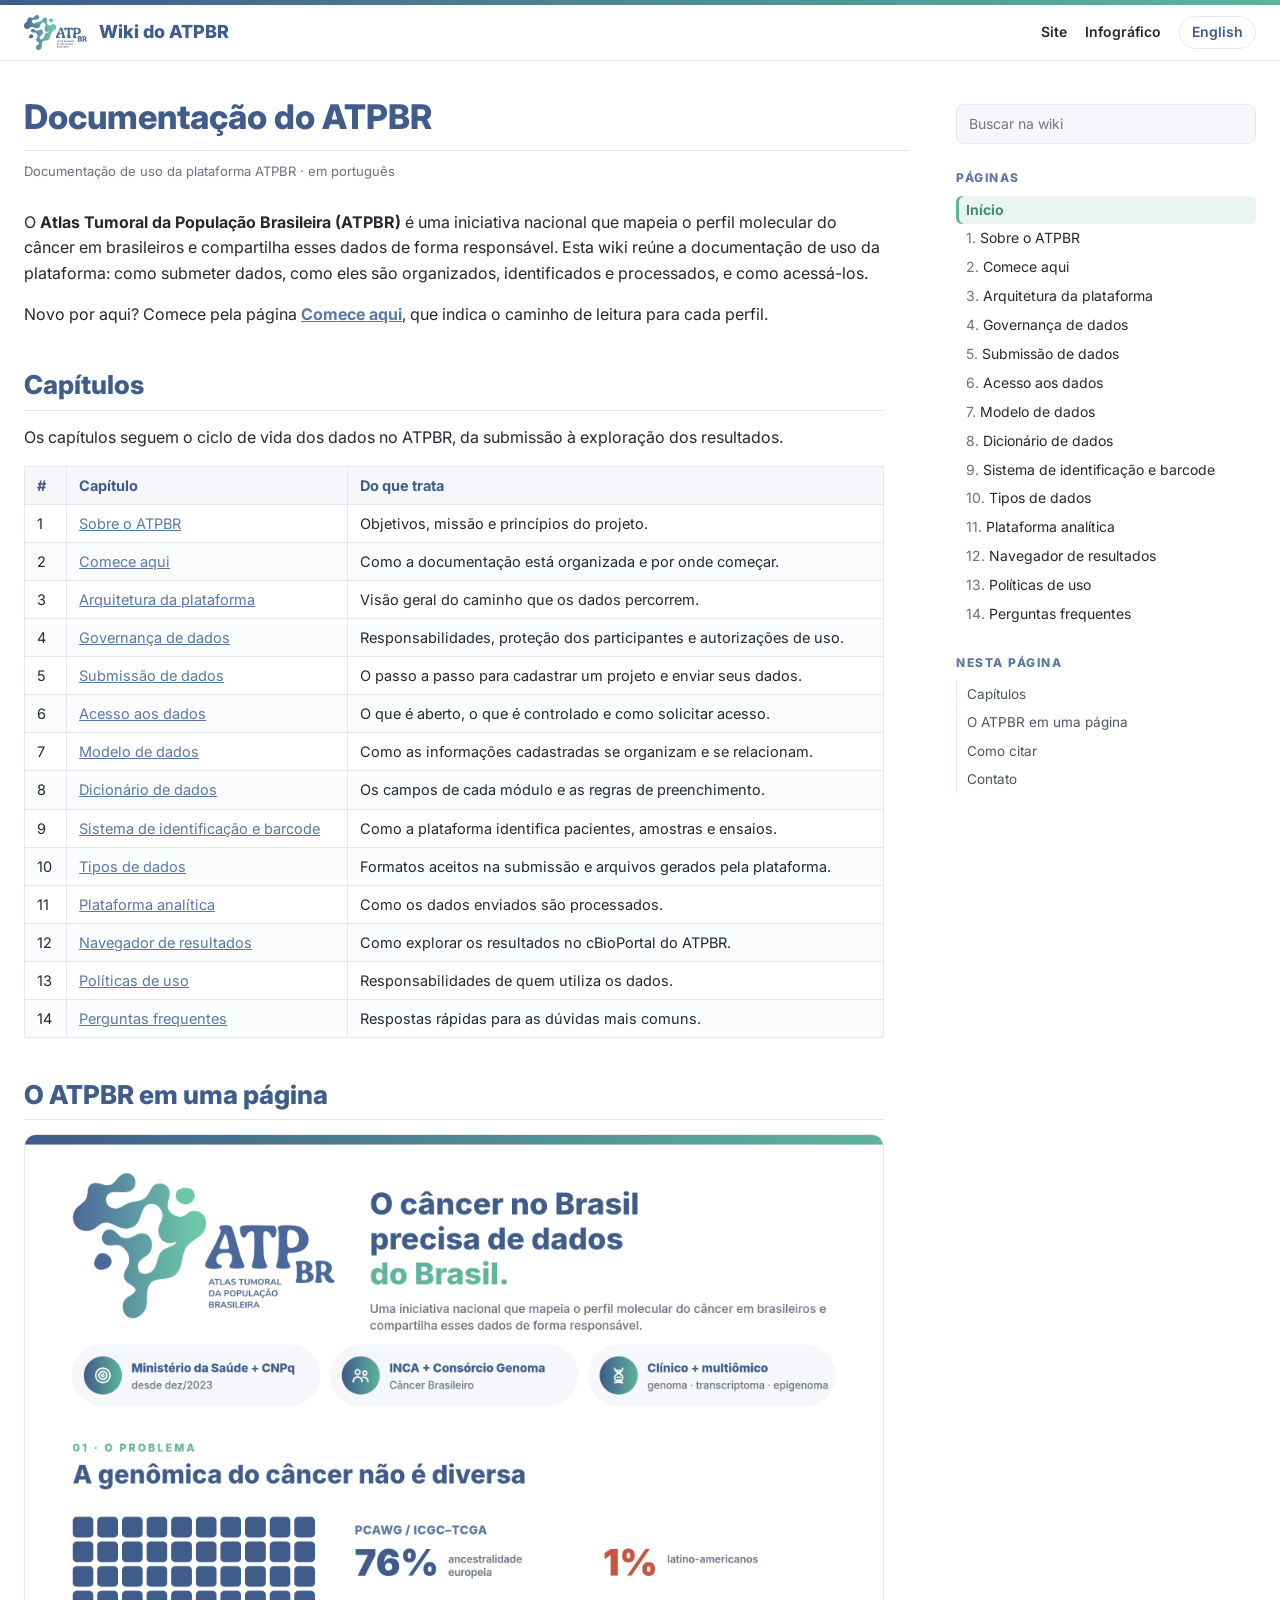
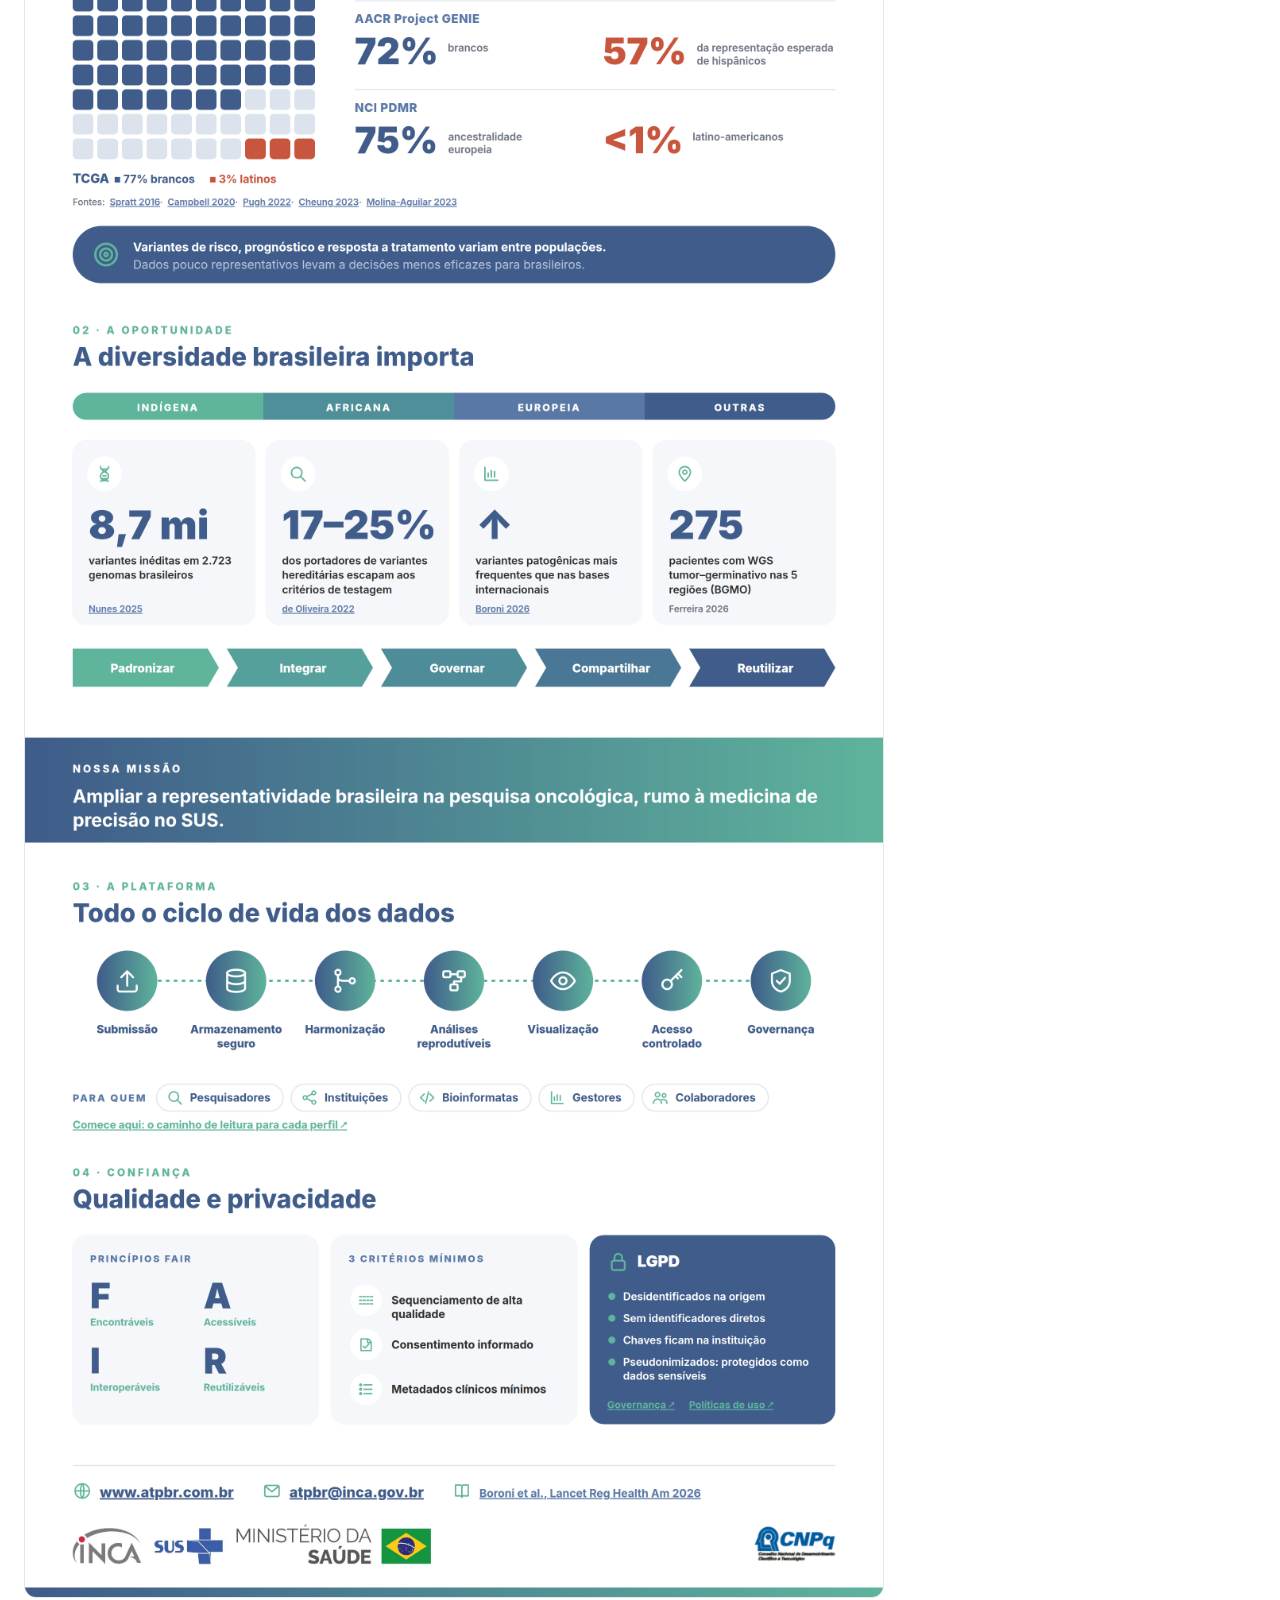
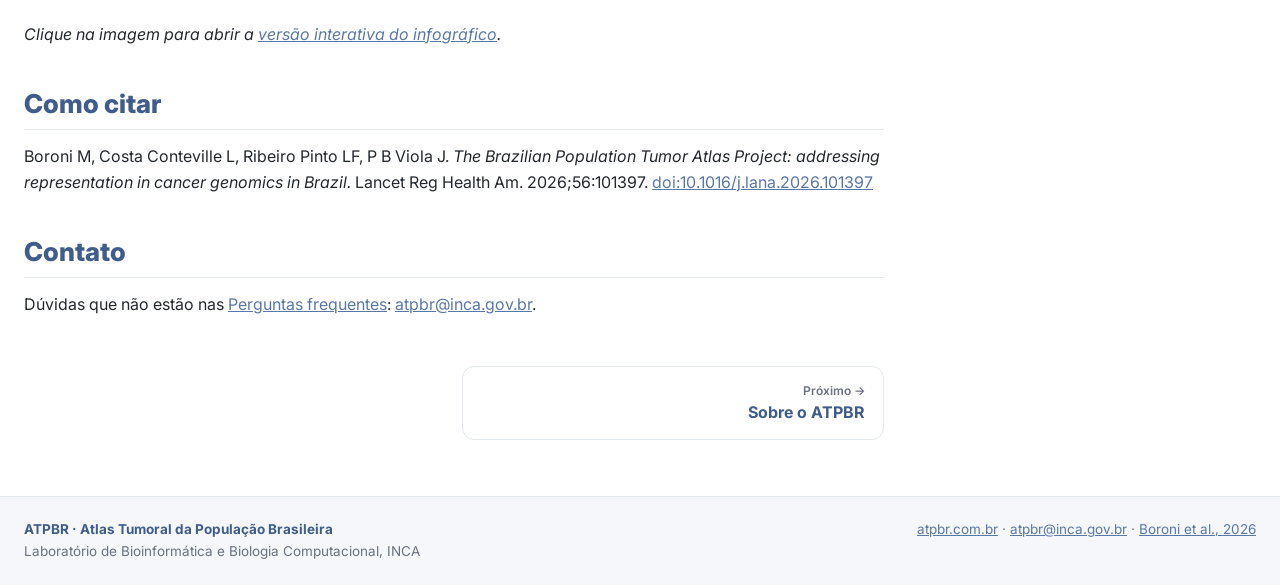
==== wiki/index.html @ 13451d94 "Adiciona os arquivos que faltaram no upload do site O upload pela web (2e82186) enviou só os arquivo" ====
<!DOCTYPE html>
<html lang="pt-br">

<head>
    <meta charset="UTF-8">
    <meta name="viewport" content="width=device-width, initial-scale=1.0">
    <title>Documentação do ATPBR · Wiki do ATPBR</title>
    <meta name="description" content="Documentação do Atlas Tumoral da População Brasileira (ATPBR).">
    <link rel="alternate" hreflang="en" href="en/index.html">
    <link rel="icon" type="image/png" sizes="32x32" href="../assets/favicon-32x32.png">
    <link rel="icon" type="image/png" sizes="16x16" href="../assets/favicon-16x16.png">
    <link rel="apple-touch-icon" sizes="180x180" href="../assets/apple-touch-icon.png">
    <link rel="preconnect" href="https://fonts.googleapis.com">
    <link rel="preconnect" href="https://fonts.gstatic.com" crossorigin>
    <link href="https://fonts.googleapis.com/css2?family=Inter:wght@400;500;600;700;800&display=swap" rel="stylesheet">
    <link rel="stylesheet" href="wiki.css">
    <script async src="https://www.googletagmanager.com/gtm.js?id=GTM-W86MJVHT"></script>
    <script>window.dataLayer = window.dataLayer || []; function gtag(){dataLayer.push(arguments);} gtag('js', new Date());</script>
</head>

<body>
    <a class="wk-skip" href="#conteudo">Pular para o conteúdo</a>
    <header class="wk-top">
        <div class="wk-top-in">
            <a class="wk-brand" href="index.html">
                <img src="../assets/infografico/logo-atpbr.png" width="64" height="35" alt="">
                <span>Wiki do ATPBR</span>
            </a>
            <nav class="wk-top-nav" aria-label="Site">
                <a href="../index.html">Site</a>
                <a href="../infografico.html">Infográfico</a>
                <a class="wk-lang" href="en/index.html" hreflang="en" lang="en" title="Read this page in English">English</a>
                <button class="wk-menu" type="button" aria-controls="wk-side" aria-expanded="false">Páginas</button>
            </nav>
        </div>
    </header>

    <div class="wk-layout">
        <main class="wk-main" id="conteudo">
            
            <h1>Documentação do ATPBR</h1>
            <p class="wk-meta">Documentação de uso da plataforma ATPBR · em português</p>
            <article class="wk-body">
<p>O <strong>Atlas Tumoral da População Brasileira (ATPBR)</strong> é uma iniciativa nacional que mapeia o perfil molecular do câncer em brasileiros e compartilha esses dados de forma responsável. Esta wiki reúne a documentação de uso da plataforma: como submeter dados, como eles são organizados, identificados e processados, e como acessá-los.</p>
<p>Novo por aqui? Comece pela página <strong><a href="comece-aqui.html">Comece aqui</a></strong>, que indica o caminho de leitura para cada perfil.</p>
<h2 id="capitulos">Capítulos<a class="wk-anchor" href="#capitulos" aria-label="Link para esta seção">#</a></h2>
<p>Os capítulos seguem o ciclo de vida dos dados no ATPBR, da submissão à exploração dos resultados.</p>
<div class="wk-table"><table>
<thead>
<tr>
<th>#</th>
<th>Capítulo</th>
<th>Do que trata</th>
</tr>
</thead>
<tbody>
<tr>
<td>1</td>
<td><a href="sobre-o-atpbr.html">Sobre o ATPBR</a></td>
<td>Objetivos, missão e princípios do projeto.</td>
</tr>
<tr>
<td>2</td>
<td><a href="comece-aqui.html">Comece aqui</a></td>
<td>Como a documentação está organizada e por onde começar.</td>
</tr>
<tr>
<td>3</td>
<td><a href="arquitetura-da-plataforma.html">Arquitetura da plataforma</a></td>
<td>Visão geral do caminho que os dados percorrem.</td>
</tr>
<tr>
<td>4</td>
<td><a href="governanca-de-dados.html">Governança de dados</a></td>
<td>Responsabilidades, proteção dos participantes e autorizações de uso.</td>
</tr>
<tr>
<td>5</td>
<td><a href="submissao-de-dados.html">Submissão de dados</a></td>
<td>O passo a passo para cadastrar um projeto e enviar seus dados.</td>
</tr>
<tr>
<td>6</td>
<td><a href="acesso-aos-dados.html">Acesso aos dados</a></td>
<td>O que é aberto, o que é controlado e como solicitar acesso.</td>
</tr>
<tr>
<td>7</td>
<td><a href="modelo-de-dados.html">Modelo de dados</a></td>
<td>Como as informações cadastradas se organizam e se relacionam.</td>
</tr>
<tr>
<td>8</td>
<td><a href="dicionario-de-dados.html">Dicionário de dados</a></td>
<td>Os campos de cada módulo e as regras de preenchimento.</td>
</tr>
<tr>
<td>9</td>
<td><a href="sistema-de-identificacao-e-barcode.html">Sistema de identificação e barcode</a></td>
<td>Como a plataforma identifica pacientes, amostras e ensaios.</td>
</tr>
<tr>
<td>10</td>
<td><a href="tipos-de-dados.html">Tipos de dados</a></td>
<td>Formatos aceitos na submissão e arquivos gerados pela plataforma.</td>
</tr>
<tr>
<td>11</td>
<td><a href="plataforma-analitica.html">Plataforma analítica</a></td>
<td>Como os dados enviados são processados.</td>
</tr>
<tr>
<td>12</td>
<td><a href="navegador-de-resultados.html">Navegador de resultados</a></td>
<td>Como explorar os resultados no cBioPortal do ATPBR.</td>
</tr>
<tr>
<td>13</td>
<td><a href="politicas-de-uso.html">Políticas de uso</a></td>
<td>Responsabilidades de quem utiliza os dados.</td>
</tr>
<tr>
<td>14</td>
<td><a href="perguntas-frequentes.html">Perguntas frequentes</a></td>
<td>Respostas rápidas para as dúvidas mais comuns.</td>
</tr>
</tbody>
</table></div>
<h2 id="o-atpbr-em-uma-pagina">O ATPBR em uma página<a class="wk-anchor" href="#o-atpbr-em-uma-pagina" aria-label="Link para esta seção">#</a></h2>
<p><a href="../infografico.html"><img src="../assets/infografico/infografico_ATPBR_enxuto.png" alt="Infográfico do ATPBR: o câncer no Brasil precisa de dados do Brasil" /></a></p>
<p><em>Clique na imagem para abrir a <a href="../infografico.html">versão interativa do infográfico</a>.</em></p>
<h2 id="como-citar">Como citar<a class="wk-anchor" href="#como-citar" aria-label="Link para esta seção">#</a></h2>
<p>Boroni M, Costa Conteville L, Ribeiro Pinto LF, P B Viola J. <em>The Brazilian Population Tumor Atlas Project: addressing representation in cancer genomics in Brazil.</em> Lancet Reg Health Am. 2026;56:101397. <a target="_blank" rel="noopener" href="https://doi.org/10.1016/j.lana.2026.101397">doi:10.1016/j.lana.2026.101397</a></p>
<h2 id="contato">Contato<a class="wk-anchor" href="#contato" aria-label="Link para esta seção">#</a></h2>
<p>Dúvidas que não estão nas <a href="perguntas-frequentes.html">Perguntas frequentes</a>: <a href="mailto:atpbr@inca.gov.br">atpbr@inca.gov.br</a>.</p>

            </article>
            <nav class="wk-pager" aria-label="Capítulos">
                <span></span>
                <a class="wk-next" href="sobre-o-atpbr.html"><small>Próximo →</small>Sobre o ATPBR</a>
            </nav>
        </main>

        <aside class="wk-side" id="wk-side">
            <div class="wk-search">
                <label for="wk-q" class="wk-visually-hidden">Buscar na wiki</label>
                <input id="wk-q" type="search" placeholder="Buscar na wiki" autocomplete="off">
            </div>
            <div id="wk-results" class="wk-results" hidden data-empty="Nada encontrado para"></div>
            <div id="wk-nav">
                <h2 class="wk-side-title">Páginas</h2>
                <ol class="wk-pages">
                    <li class="wk-home"><a href="index.html" aria-current="page">Início</a></li>
<li><a href="sobre-o-atpbr.html">Sobre o ATPBR</a></li>
<li><a href="comece-aqui.html">Comece aqui</a></li>
<li><a href="arquitetura-da-plataforma.html">Arquitetura da plataforma</a></li>
<li><a href="governanca-de-dados.html">Governança de dados</a></li>
<li><a href="submissao-de-dados.html">Submissão de dados</a></li>
<li><a href="acesso-aos-dados.html">Acesso aos dados</a></li>
<li><a href="modelo-de-dados.html">Modelo de dados</a></li>
<li><a href="dicionario-de-dados.html">Dicionário de dados</a></li>
<li><a href="sistema-de-identificacao-e-barcode.html">Sistema de identificação e barcode</a></li>
<li><a href="tipos-de-dados.html">Tipos de dados</a></li>
<li><a href="plataforma-analitica.html">Plataforma analítica</a></li>
<li><a href="navegador-de-resultados.html">Navegador de resultados</a></li>
<li><a href="politicas-de-uso.html">Políticas de uso</a></li>
<li><a href="perguntas-frequentes.html">Perguntas frequentes</a></li>
                </ol>
                <h2 class="wk-side-title">Nesta página</h2>
<ul class="wk-toc">
<li class=""><a href="#capitulos">Capítulos</a></li>
<li class=""><a href="#o-atpbr-em-uma-pagina">O ATPBR em uma página</a></li>
<li class=""><a href="#como-citar">Como citar</a></li>
<li class=""><a href="#contato">Contato</a></li>
</ul>
            </div>
        </aside>
    </div>

    <footer class="wk-foot">
        <div class="wk-foot-in">
            <p><strong>ATPBR · Atlas Tumoral da População Brasileira</strong><br>
                Laboratório de Bioinformática e Biologia Computacional, INCA</p>
            <p><a href="https://atpbr.com.br">atpbr.com.br</a> · <a href="mailto:atpbr@inca.gov.br">atpbr@inca.gov.br</a> ·
                <a href="https://doi.org/10.1016/j.lana.2026.101397" target="_blank" rel="noopener">Boroni et al., 2026</a></p>
        </div>
    </footer>

    <script src="search-index.js"></script>
    <script src="wiki.js"></script>
</body>

</html>
---- wiki/wiki.css ----
/* Wiki do ATPBR: copiado para atpbr/wiki/ por tools/build_wiki.py. Edite aqui. */
:root {
    --azul: #3F5C8A;
    --azul-medio: #5A78A6;
    --verde: #5FB49C;
    --verde-escuro: #3E8C76;
    --texto: #24292F;
    --cinza: #6B7280;
    --linha: #E3E8EF;
    --fundo-suave: #F5F7FA;
    --grad: linear-gradient(90deg, var(--azul), var(--verde));
    --largura-lateral: 300px;
}

*,
*::before,
*::after {
    box-sizing: border-box;
}

html {
    scroll-padding-top: 84px;
}

body {
    margin: 0;
    font-family: "Inter", Arial, Helvetica, sans-serif;
    color: var(--texto);
    background: #fff;
    line-height: 1.6;
    font-size: 16px;
}

a {
    color: var(--azul-medio);
}

a:hover {
    color: var(--azul);
}

.wk-visually-hidden {
    position: absolute;
    width: 1px;
    height: 1px;
    overflow: hidden;
    clip: rect(0 0 0 0);
    white-space: nowrap;
}

.wk-skip {
    position: absolute;
    left: -999px;
    top: 0;
    z-index: 100;
    padding: 8px 14px;
    background: var(--azul);
    color: #fff;
}

.wk-skip:focus {
    left: 8px;
}

/* ── Topo ── */
.wk-top {
    position: sticky;
    top: 0;
    z-index: 50;
    background: rgba(255, 255, 255, .94);
    backdrop-filter: blur(8px);
    -webkit-backdrop-filter: blur(8px);
    border-bottom: 1px solid var(--linha);
}

.wk-top::before {
    content: "";
    display: block;
    height: 5px;
    background: var(--grad);
}

.wk-top-in {
    max-width: 1280px;
    margin: 0 auto;
    padding: 10px 24px;
    display: flex;
    align-items: center;
    justify-content: space-between;
    gap: 16px;
}

.wk-brand {
    display: flex;
    align-items: center;
    gap: 12px;
    text-decoration: none;
    color: var(--azul);
    font-weight: 800;
    font-size: 18px;
}

.wk-brand img {
    height: 35px;
    width: auto;
}

.wk-top-nav {
    display: flex;
    align-items: center;
    gap: 18px;
    font-size: 14px;
    font-weight: 600;
}

.wk-top-nav a {
    text-decoration: none;
    color: var(--texto);
}

.wk-top-nav a:hover {
    color: var(--azul);
}

/* seletor de idioma (PT <-> EN) */
.wk-top-nav .wk-lang {
    color: var(--azul);
    border: 1px solid var(--linha);
    border-radius: 999px;
    padding: 4px 12px;
}

.wk-menu {
    display: none;
    font: inherit;
    font-weight: 700;
    color: var(--azul);
    background: var(--fundo-suave);
    border: 1px solid var(--linha);
    border-radius: 8px;
    padding: 6px 12px;
    cursor: pointer;
}

/* ── Layout ── */
.wk-layout {
    max-width: 1280px;
    margin: 0 auto;
    padding: 0 24px;
    display: grid;
    grid-template-columns: minmax(0, 1fr) var(--largura-lateral);
    gap: 48px;
}

.wk-main {
    padding: 28px 0 56px;
    min-width: 0;
}

.wk-crumbs {
    display: flex;
    gap: 8px;
    font-size: 13px;
    color: var(--cinza);
}

.wk-main>h1 {
    margin: 8px 0 4px;
    font-size: 34px;
    line-height: 1.2;
    font-weight: 800;
    color: var(--azul);
    padding-bottom: 12px;
    border-bottom: 1px solid var(--linha);
}

.wk-meta {
    margin: 10px 0 28px;
    font-size: 13px;
    color: var(--cinza);
}

/* ── Conteúdo (markdown) ── */
.wk-body {
    max-width: 860px;
    /* URLs longas (ex.: docs.gdc.cancer.gov) quebram linha em vez de alargar a página no celular */
    overflow-wrap: break-word;
}

.wk-body>*:first-child {
    margin-top: 0;
}

.wk-body h2,
.wk-body h3,
.wk-body h4 {
    position: relative;
    color: var(--azul);
    line-height: 1.3;
    font-weight: 800;
}

.wk-body h2 {
    font-size: 26px;
    margin: 40px 0 14px;
    padding-bottom: 8px;
    border-bottom: 1px solid var(--linha);
}

.wk-body h3 {
    font-size: 21px;
    margin: 34px 0 12px;
}

.wk-body h4 {
    font-size: 17px;
    margin: 26px 0 10px;
}

.wk-anchor {
    margin-left: 8px;
    font-weight: 500;
    color: var(--verde);
    text-decoration: none;
    opacity: 0;
}

h2:hover .wk-anchor,
h3:hover .wk-anchor,
h4:hover .wk-anchor,
.wk-anchor:focus {
    opacity: 1;
}

.wk-body p,
.wk-body ul,
.wk-body ol {
    margin: 0 0 16px;
}

.wk-body ul,
.wk-body ol {
    padding-left: 26px;
}

.wk-body li {
    margin: 4px 0;
}

.wk-body li>p {
    margin: 0 0 8px;
}

.wk-body img {
    max-width: 100%;
    height: auto;
    border: 1px solid var(--linha);
    border-radius: 12px;
}

/* figuras dos capítulos (atpbr-wiki/images/): fundo transparente, sem moldura */
.wk-body img[src^="images/"] {
    border: 0;
    border-radius: 0;
    margin: 8px 0;
}

.wk-body hr {
    border: 0;
    border-top: 1px solid var(--linha);
    margin: 32px 0;
}

.wk-body blockquote {
    margin: 0 0 16px;
    padding: 4px 16px;
    color: #4B5563;
    border-left: 4px solid var(--verde);
    background: var(--fundo-suave);
    border-radius: 0 8px 8px 0;
}

.wk-body code {
    font-family: ui-monospace, SFMono-Regular, Menlo, Consolas, monospace;
    font-size: .88em;
    background: var(--fundo-suave);
    border: 1px solid var(--linha);
    border-radius: 6px;
    padding: .1em .35em;
}

.wk-body pre {
    background: var(--fundo-suave);
    border: 1px solid var(--linha);
    border-radius: 8px;
    padding: 14px;
    overflow-x: auto;
}

.wk-body pre code {
    border: 0;
    padding: 0;
    background: none;
}

.wk-table {
    overflow-x: auto;
    margin: 0 0 20px;
}

.wk-body table {
    border-collapse: collapse;
    width: 100%;
    font-size: 14.5px;
    line-height: 1.45;
}

.wk-body th,
.wk-body td {
    border: 1px solid var(--linha);
    padding: 8px 12px;
    text-align: left;
    vertical-align: top;
}

.wk-body th {
    background: var(--fundo-suave);
    color: var(--azul);
    font-weight: 700;
}

.wk-body tr:nth-child(2n) td {
    background: #FBFCFD;
}

/* ── Anterior / Próximo ── */
.wk-pager {
    max-width: 860px;
    display: grid;
    grid-template-columns: 1fr 1fr;
    gap: 16px;
    margin-top: 48px;
}

.wk-pager a {
    display: block;
    padding: 14px 18px;
    border: 1px solid var(--linha);
    border-radius: 12px;
    text-decoration: none;
    font-weight: 700;
    color: var(--azul);
}

.wk-pager a:hover {
    border-color: var(--verde);
}

.wk-pager small {
    display: block;
    font-size: 12px;
    font-weight: 600;
    color: var(--cinza);
}

.wk-next {
    text-align: right;
    grid-column: 2;
}

/* ── Lateral ── */
.wk-side {
    position: sticky;
    top: 76px;
    align-self: start;
    max-height: calc(100vh - 76px);
    overflow-y: auto;
    padding: 28px 0 32px;
}

.wk-search input {
    width: 100%;
    font: inherit;
    font-size: 14px;
    padding: 8px 12px;
    border: 1px solid var(--linha);
    border-radius: 8px;
    background: var(--fundo-suave);
}

.wk-search input:focus {
    outline: 2px solid var(--verde);
    outline-offset: 1px;
    background: #fff;
}

.wk-side-title {
    margin: 24px 0 8px;
    font-size: 12px;
    font-weight: 800;
    letter-spacing: 1.5px;
    text-transform: uppercase;
    color: var(--azul-medio);
}

.wk-pages,
.wk-toc {
    list-style: none;
    margin: 0;
    padding: 0;
    font-size: 14px;
}

.wk-pages {
    counter-reset: cap;
}

.wk-pages li:not(.wk-home) {
    counter-increment: cap;
}

.wk-pages a,
.wk-toc a {
    display: block;
    padding: 5px 10px;
    border-radius: 6px;
    text-decoration: none;
    color: var(--texto);
    line-height: 1.35;
}

.wk-pages li:not(.wk-home) a::before {
    content: counter(cap) ". ";
    color: var(--cinza);
}

.wk-pages a:hover,
.wk-toc a:hover {
    background: var(--fundo-suave);
    color: var(--azul);
}

.wk-pages a[aria-current="page"] {
    background: #EAF5F1;
    color: var(--verde-escuro);
    font-weight: 700;
    box-shadow: inset 3px 0 0 var(--verde);
}

.wk-toc {
    border-left: 1px solid var(--linha);
}

.wk-toc a {
    border-radius: 0;
    font-size: 13.5px;
    color: #4B5563;
}

.wk-toc .wk-sub a {
    padding-left: 22px;
    font-size: 13px;
}

/* Busca */
.wk-results {
    margin-top: 14px;
    font-size: 14px;
}

.wk-results p {
    margin: 6px 2px;
    color: var(--cinza);
}

.wk-results a {
    display: block;
    padding: 8px 10px;
    border-radius: 8px;
    text-decoration: none;
    color: var(--texto);
}

.wk-results a:hover,
.wk-results a:focus {
    background: var(--fundo-suave);
}

.wk-results strong {
    display: block;
    color: var(--azul);
}

.wk-results span {
    display: block;
    margin-top: 2px;
    font-size: 12.5px;
    color: var(--cinza);
    line-height: 1.4;
}

.wk-results mark {
    background: #D7F0E7;
    color: inherit;
    border-radius: 3px;
}

/* ── Rodapé ── */
.wk-foot {
    border-top: 1px solid var(--linha);
    background: var(--fundo-suave);
}

.wk-foot-in {
    max-width: 1280px;
    margin: 0 auto;
    padding: 22px 24px;
    display: flex;
    flex-wrap: wrap;
    justify-content: space-between;
    gap: 12px 24px;
    font-size: 13.5px;
    color: var(--cinza);
}

.wk-foot p {
    margin: 0;
}

.wk-foot strong {
    color: var(--azul);
}

/* ── Responsivo ── */
@media (max-width: 960px) {
    .wk-layout {
        display: block;
    }

    .wk-menu {
        display: inline-block;
    }

    .wk-side {
        display: none;
        position: fixed;
        top: 64px;
        right: 0;
        bottom: 0;
        width: min(340px, 88vw);
        max-height: none;
        padding: 18px 18px 32px;
        background: #fff;
        border-left: 1px solid var(--linha);
        box-shadow: -8px 0 24px rgba(0, 0, 0, .08);
        z-index: 40;
    }

    .wk-side.open {
        display: block;
    }

    .wk-main>h1 {
        font-size: 28px;
    }
}

@media (max-width: 560px) {
    .wk-top-in {
        padding: 8px 16px;
    }

    .wk-layout {
        padding: 0 16px;
    }

    .wk-brand span {
        font-size: 16px;
    }

    .wk-top-nav {
        gap: 12px;
    }

    /* o link do infográfico some no celular (PT: infografico.html, EN: infografico-en.html) */
    .wk-top-nav a[href*="infografico"] {
        display: none;
    }

    /* área de toque de pelo menos 40px nos links do topo e da paginação */
    .wk-top-nav a,
    .wk-menu {
        display: inline-flex;
        align-items: center;
        min-height: 40px;
    }

    .wk-crumbs a {
        display: inline-block;
        padding: 10px 0;
        margin: -10px 0;
    }
}

/* telas estreitas (360px ou menos): marca e menu do topo mais compactos para caber numa linha */
@media (max-width: 400px) {
    .wk-top-in {
        padding: 8px 12px;
    }

    .wk-brand {
        gap: 8px;
    }

    .wk-brand img {
        height: 28px;
    }

    .wk-brand span {
        font-size: 14px;
    }

    .wk-top-nav {
        gap: 10px;
        font-size: 13.5px;
    }

    .wk-top-nav .wk-lang,
    .wk-menu {
        padding: 4px 10px;
    }
}

/* 320px (iPhone SE antigo): só o logo, sem o nome, para o menu caber */
@media (max-width: 340px) {
    .wk-brand span {
        display: none;
    }

    .wk-pager {
        grid-template-columns: 1fr;
    }

    .wk-next {
        grid-column: 1;
    }
}

@media print {

    .wk-top,
    .wk-side,
    .wk-pager,
    .wk-anchor {
        display: none !important;
    }

    .wk-layout {
        display: block;
    }
}
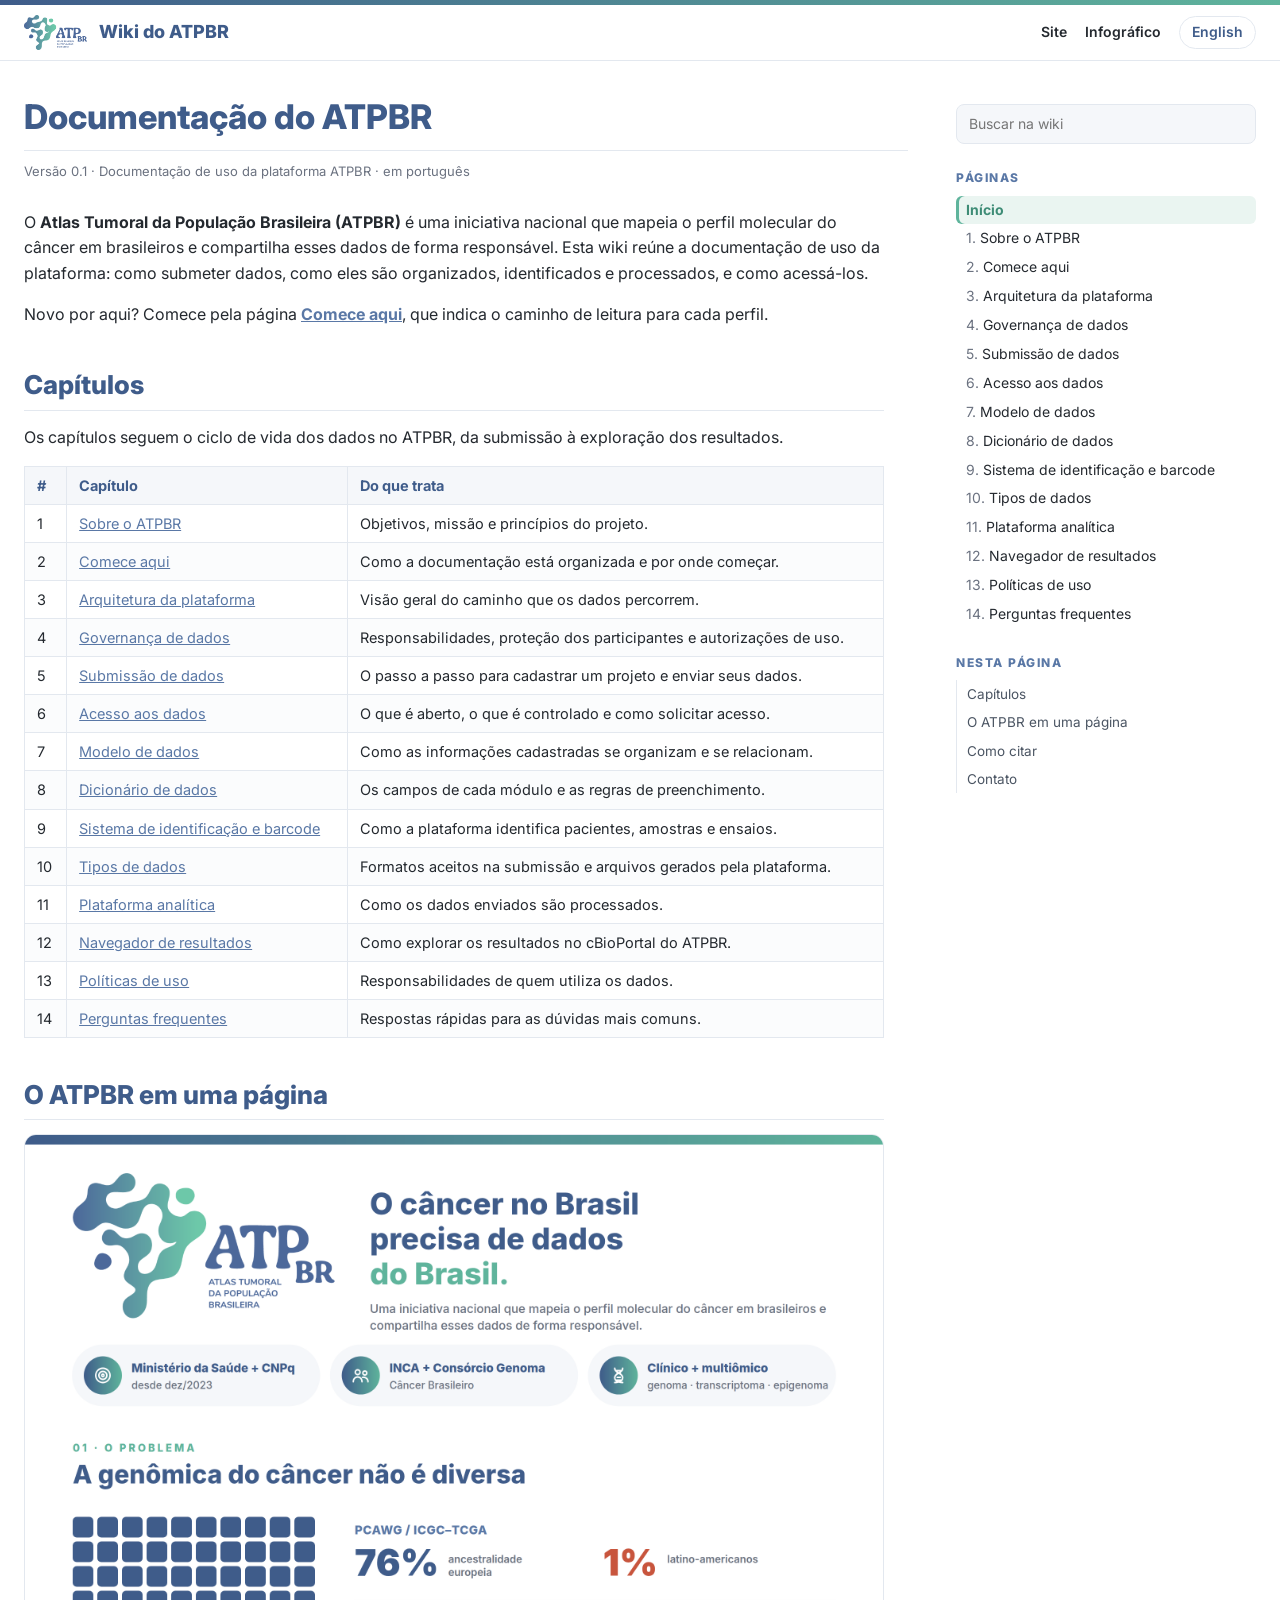
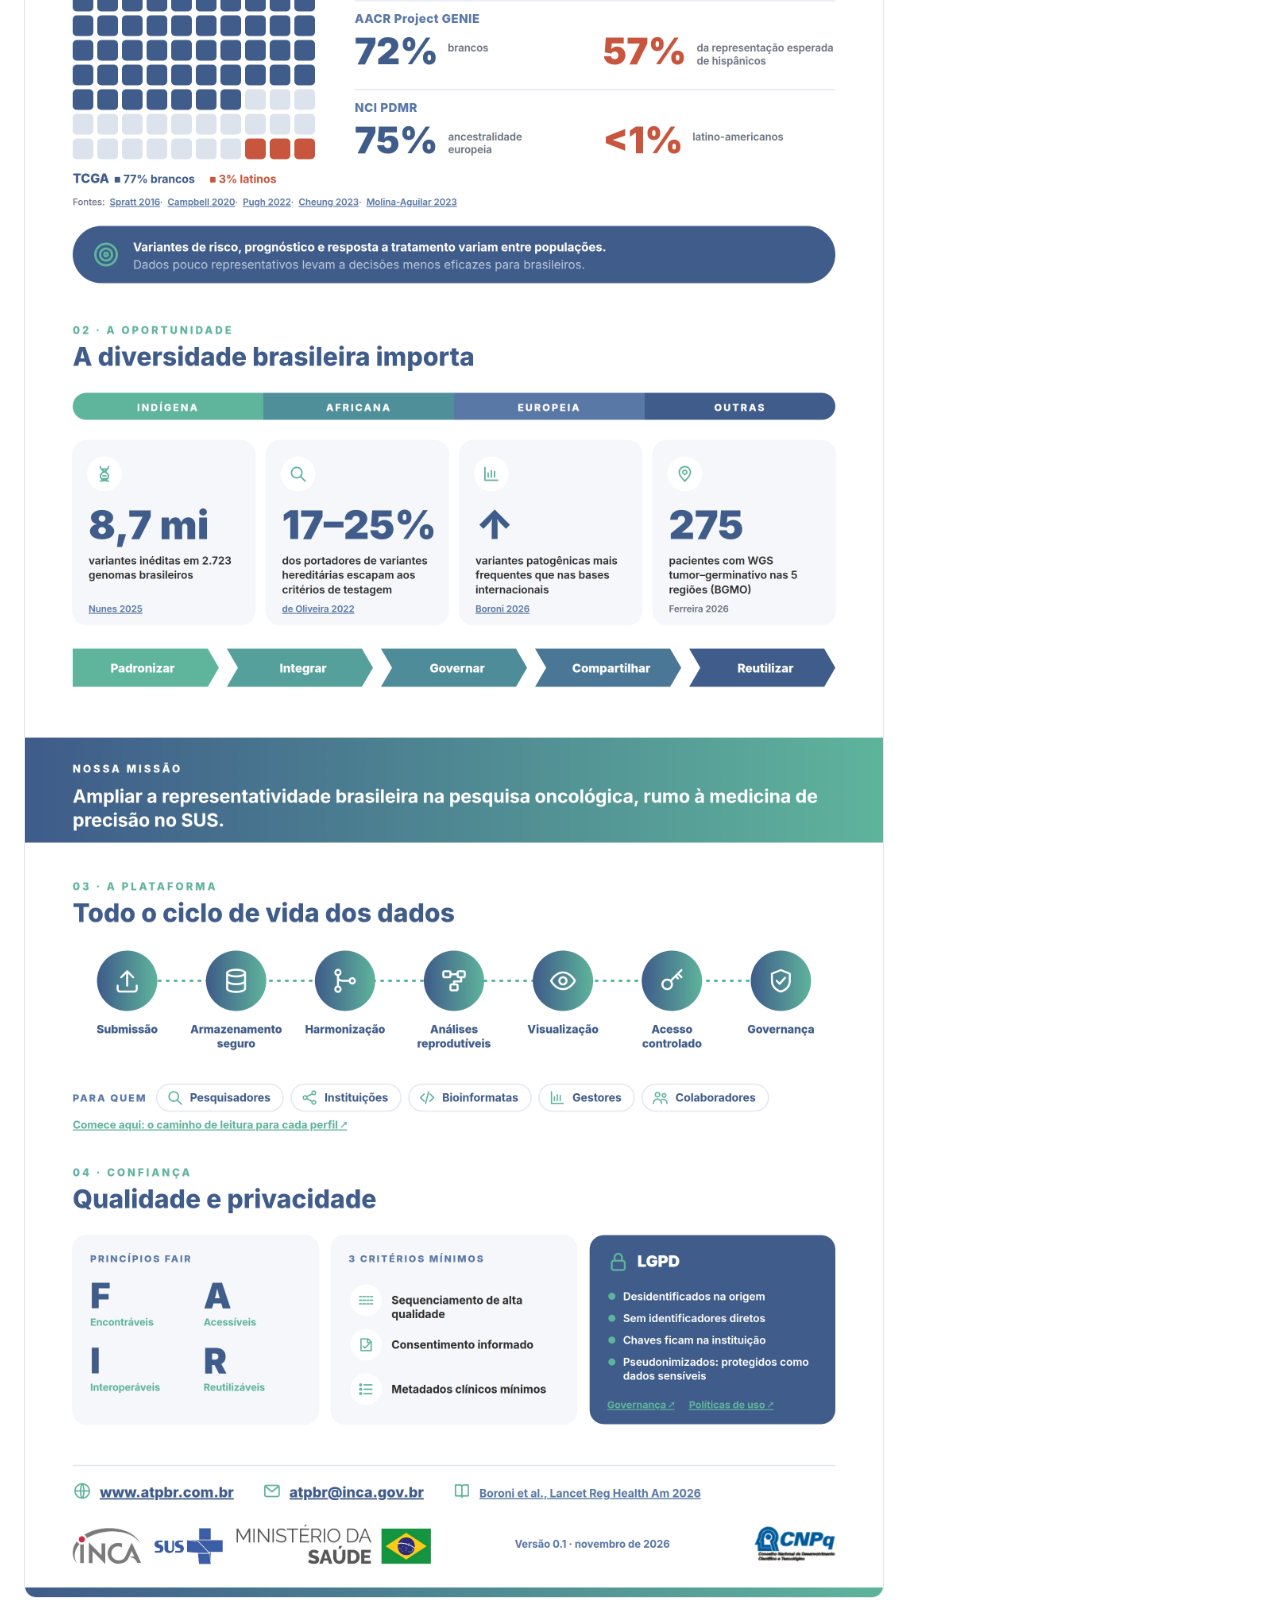
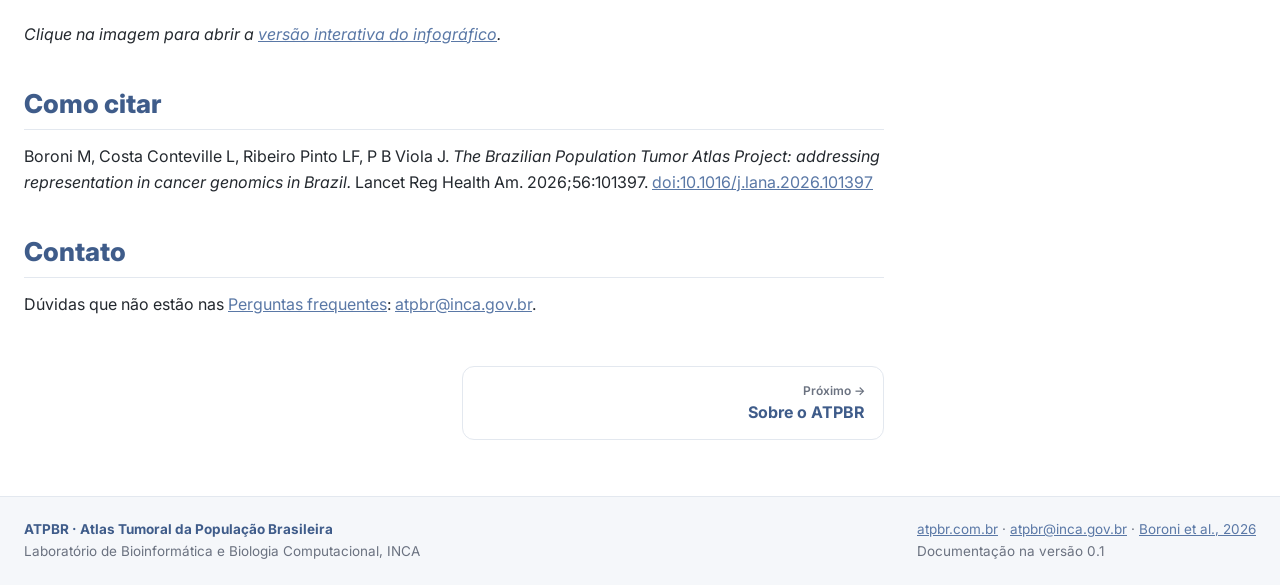
==== commit d0dcbd64: "Documentos marcados como versão 0.1 - Documentação: selo "versão 0.1" nos cartões da brochura, do   " ====
--- a/wiki/index.html
+++ b/wiki/index.html
@@ -39,7 +39,7 @@
         <main class="wk-main" id="conteudo">
             
             <h1>Documentação do ATPBR</h1>
-            <p class="wk-meta">Documentação de uso da plataforma ATPBR · em português</p>
+            <p class="wk-meta">Versão 0.1 · Documentação de uso da plataforma ATPBR · em português</p>
             <article class="wk-body">
 <p>O <strong>Atlas Tumoral da População Brasileira (ATPBR)</strong> é uma iniciativa nacional que mapeia o perfil molecular do câncer em brasileiros e compartilha esses dados de forma responsável. Esta wiki reúne a documentação de uso da plataforma: como submeter dados, como eles são organizados, identificados e processados, e como acessá-los.</p>
 <p>Novo por aqui? Comece pela página <strong><a href="comece-aqui.html">Comece aqui</a></strong>, que indica o caminho de leitura para cada perfil.</p>
@@ -182,7 +182,8 @@
             <p><strong>ATPBR · Atlas Tumoral da População Brasileira</strong><br>
                 Laboratório de Bioinformática e Biologia Computacional, INCA</p>
             <p><a href="https://atpbr.com.br">atpbr.com.br</a> · <a href="mailto:atpbr@inca.gov.br">atpbr@inca.gov.br</a> ·
-                <a href="https://doi.org/10.1016/j.lana.2026.101397" target="_blank" rel="noopener">Boroni et al., 2026</a></p>
+                <a href="https://doi.org/10.1016/j.lana.2026.101397" target="_blank" rel="noopener">Boroni et al., 2026</a><br>
+                Documentação na versão 0.1</p>
         </div>
     </footer>
 
